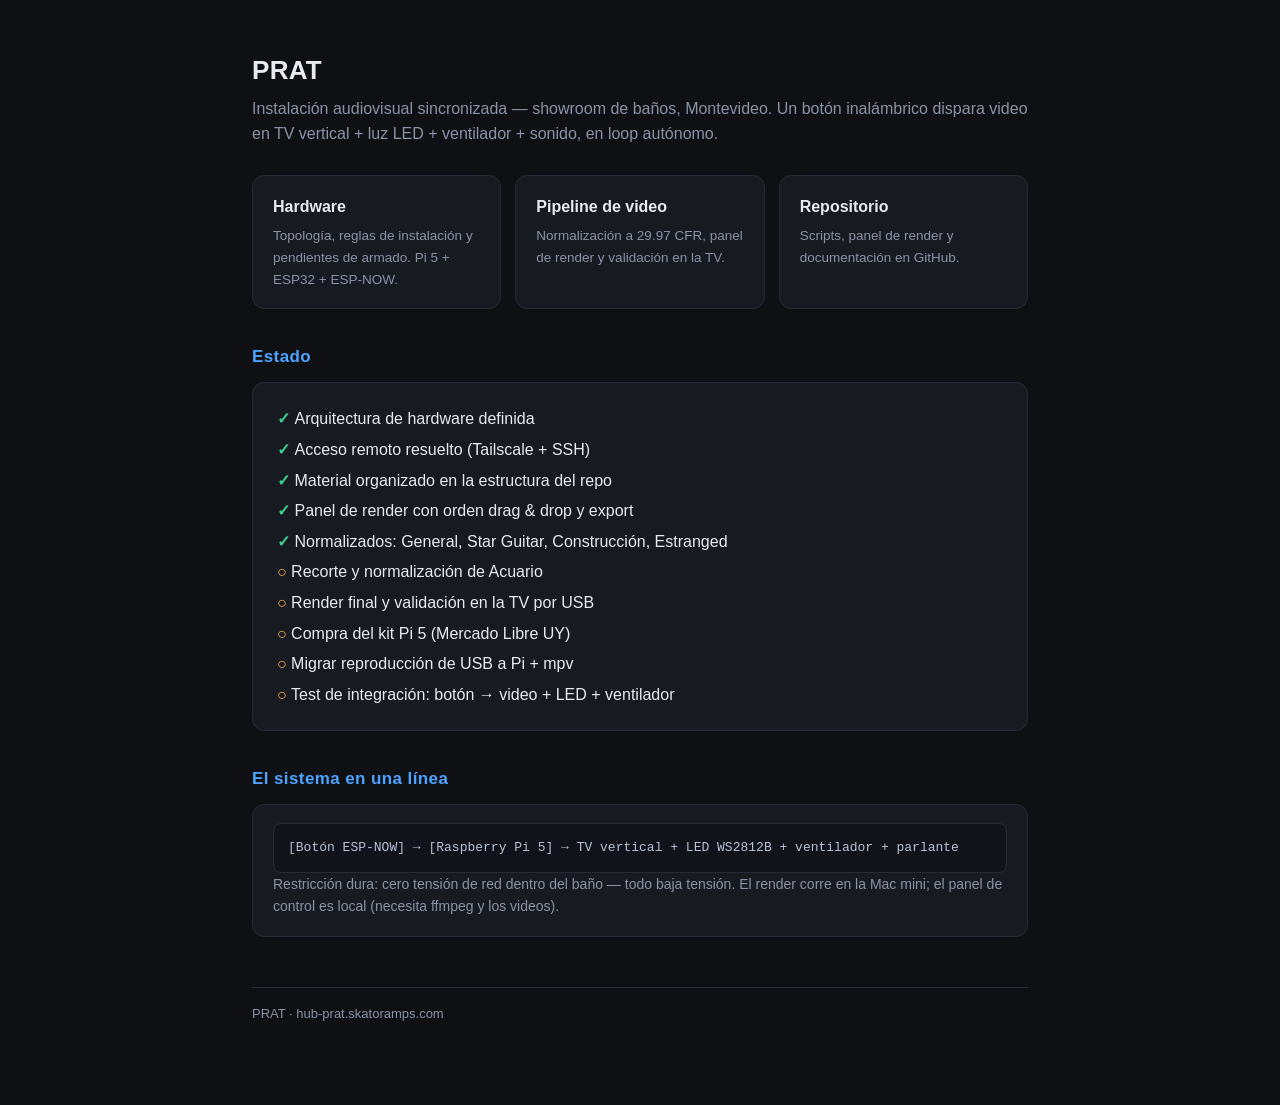
==== docs/index.html @ 5ad729dc "Organización de material, panel de render y sitio hub - scripts/organizar.sh: mueve el material de D" ====
<!doctype html>
<html lang="es">
<head>
<meta charset="utf-8">
<meta name="viewport" content="width=device-width, initial-scale=1">
<title>PRAT — Hub</title>
<link rel="stylesheet" href="estilo.css">
</head>
<body>
<h1>PRAT</h1>
<p class="sub">Instalación audiovisual sincronizada — showroom de baños, Montevideo.
Un botón inalámbrico dispara video en TV vertical + luz LED + ventilador + sonido, en loop autónomo.</p>

<div class="tarjetas">
  <a class="tarjeta" href="hardware.html">
    <h3>Hardware</h3>
    <p>Topología, reglas de instalación y pendientes de armado. Pi 5 + ESP32 + ESP-NOW.</p>
  </a>
  <a class="tarjeta" href="video.html">
    <h3>Pipeline de video</h3>
    <p>Normalización a 29.97 CFR, panel de render y validación en la TV.</p>
  </a>
  <a class="tarjeta" href="https://github.com/mateocampomar/hub-prat">
    <h3>Repositorio</h3>
    <p>Scripts, panel de render y documentación en GitHub.</p>
  </a>
</div>

<h2>Estado</h2>
<div class="caja">
  <ul class="check">
    <li>Arquitectura de hardware definida</li>
    <li>Acceso remoto resuelto (Tailscale + SSH)</li>
    <li>Material organizado en la estructura del repo</li>
    <li>Panel de render con orden drag &amp; drop y export</li>
    <li>Normalizados: General, Star Guitar, Construcción, Estranged</li>
    <li class="pend">Recorte y normalización de Acuario</li>
    <li class="pend">Render final y validación en la TV por USB</li>
    <li class="pend">Compra del kit Pi 5 (Mercado Libre UY)</li>
    <li class="pend">Migrar reproducción de USB a Pi + mpv</li>
    <li class="pend">Test de integración: botón → video + LED + ventilador</li>
  </ul>
</div>

<h2>El sistema en una línea</h2>
<div class="caja">
  <pre>[Botón ESP-NOW] → [Raspberry Pi 5] → TV vertical + LED WS2812B + ventilador + parlante</pre>
  <p style="color:var(--tenue); font-size:14px">Restricción dura: cero tensión de red dentro del baño — todo baja tensión.
  El render corre en la Mac mini; el panel de control es local (necesita ffmpeg y los videos).</p>
</div>

<footer>PRAT · hub-prat.skatoramps.com</footer>
</body>
</html>
---- docs/estilo.css ----
:root {
  --fondo: #0e1014; --panel: #171a21; --borde: #262b36;
  --texto: #e8eaf0; --tenue: #8b93a5; --acento: #4da3ff;
  --ok: #3ecf8e; --ambar: #ffb454;
}
* { box-sizing: border-box; margin: 0; }
body {
  background: var(--fondo); color: var(--texto);
  font: 16px/1.6 -apple-system, "SF Pro Text", Helvetica, Arial, sans-serif;
  max-width: 820px; margin: 0 auto; padding: 40px 22px 80px;
}
header a { color: var(--tenue); text-decoration: none; font-size: 14px; }
header a:hover { color: var(--acento); }
h1 { font-size: 26px; margin: 10px 0 4px; letter-spacing: .3px; }
.sub { color: var(--tenue); margin-bottom: 28px; }
h2 { font-size: 17px; margin: 34px 0 12px; color: var(--acento); letter-spacing: .4px; }
.caja {
  background: var(--panel); border: 1px solid var(--borde);
  border-radius: 12px; padding: 18px 20px; margin-bottom: 14px;
}
pre {
  background: #10131a; border: 1px solid var(--borde); border-radius: 8px;
  padding: 14px; overflow-x: auto; font-size: 13px; line-height: 1.5;
  color: #b9c2d4;
}
code { font-family: "SF Mono", Menlo, monospace; font-size: .92em; color: #b9c2d4; }
ul { padding-left: 22px; }
li { margin: 5px 0; }
.check { list-style: none; padding-left: 4px; }
.check li::before { content: "✓ "; color: var(--ok); font-weight: 700; }
.check li.pend::before { content: "○ "; color: var(--ambar); }
table { border-collapse: collapse; width: 100%; font-size: 14.5px; }
th, td { text-align: left; padding: 8px 10px; border-bottom: 1px solid var(--borde); }
th { color: var(--tenue); font-weight: 600; }
a { color: var(--acento); }
.tarjetas { display: grid; grid-template-columns: repeat(auto-fit, minmax(230px, 1fr)); gap: 14px; }
.tarjeta {
  background: var(--panel); border: 1px solid var(--borde); border-radius: 12px;
  padding: 18px 20px; text-decoration: none; color: var(--texto); display: block;
}
.tarjeta:hover { border-color: var(--acento); }
.tarjeta h3 { font-size: 16px; margin-bottom: 6px; }
.tarjeta p { color: var(--tenue); font-size: 13.5px; }
footer { margin-top: 50px; color: var(--tenue); font-size: 13px; border-top: 1px solid var(--borde); padding-top: 16px; }
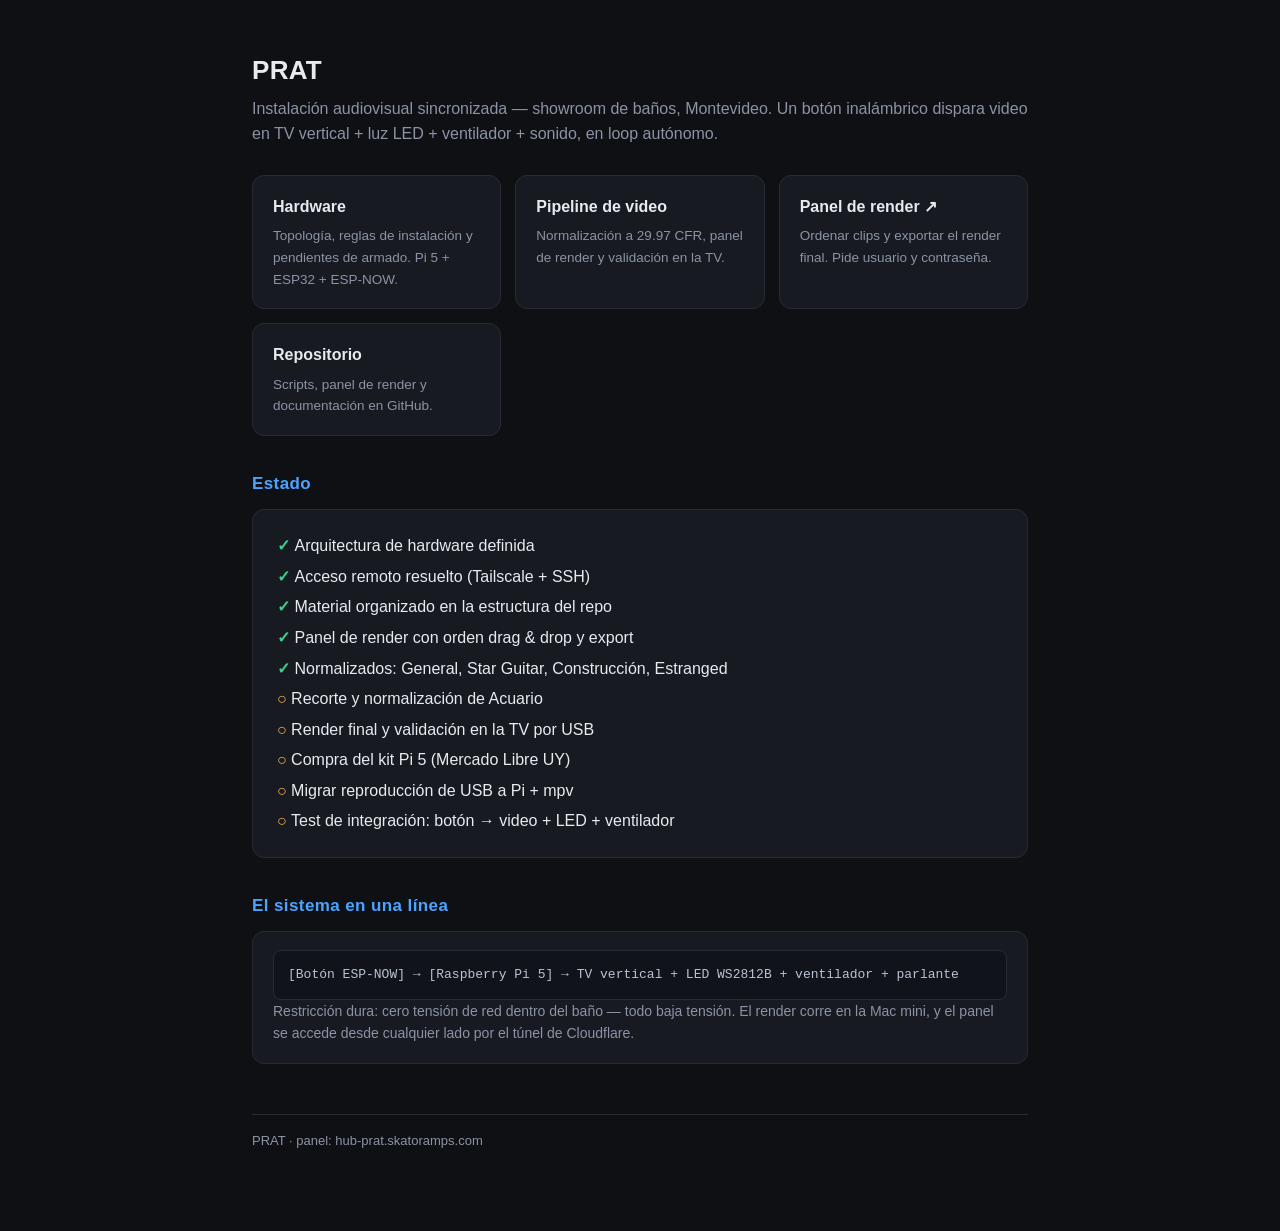
==== commit 919d3cfb: "Panel accesible en hub-prat.skatoramps.com - HTTP Basic en panel.py; credenciales en .env, generadas" ====
--- a/docs/index.html
+++ b/docs/index.html
@@ -19,6 +19,10 @@
   <a class="tarjeta" href="video.html">
     <h3>Pipeline de video</h3>
     <p>Normalización a 29.97 CFR, panel de render y validación en la TV.</p>
+  </a>
+  <a class="tarjeta" href="https://hub-prat.skatoramps.com">
+    <h3>Panel de render ↗</h3>
+    <p>Ordenar clips y exportar el render final. Pide usuario y contraseña.</p>
   </a>
   <a class="tarjeta" href="https://github.com/mateocampomar/hub-prat">
     <h3>Repositorio</h3>
@@ -46,9 +50,9 @@
 <div class="caja">
   <pre>[Botón ESP-NOW] → [Raspberry Pi 5] → TV vertical + LED WS2812B + ventilador + parlante</pre>
   <p style="color:var(--tenue); font-size:14px">Restricción dura: cero tensión de red dentro del baño — todo baja tensión.
-  El render corre en la Mac mini; el panel de control es local (necesita ffmpeg y los videos).</p>
+  El render corre en la Mac mini, y el panel se accede desde cualquier lado por el túnel de Cloudflare.</p>
 </div>
 
-<footer>PRAT · hub-prat.skatoramps.com</footer>
+<footer>PRAT · panel: hub-prat.skatoramps.com</footer>
 </body>
 </html>
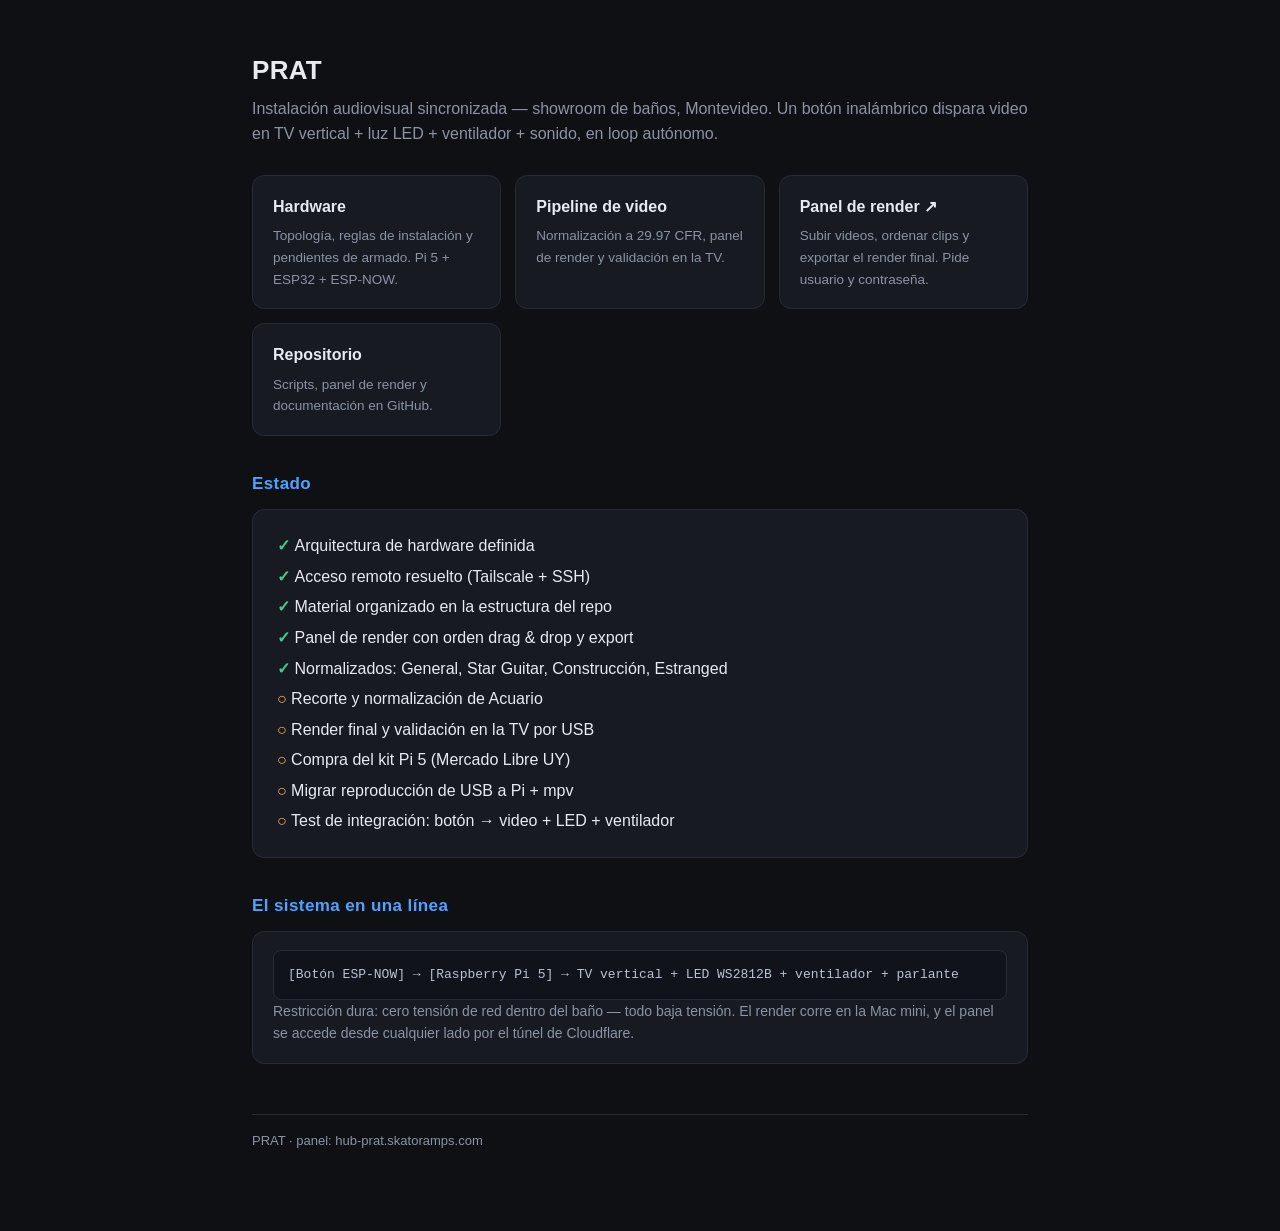
==== commit bf0ec534: "Subida de videos desde el panel - Upload en trozos de 40 MB: Cloudflare rechaza request de más de 10" ====
--- a/docs/index.html
+++ b/docs/index.html
@@ -22,7 +22,7 @@
   </a>
   <a class="tarjeta" href="https://hub-prat.skatoramps.com">
     <h3>Panel de render ↗</h3>
-    <p>Ordenar clips y exportar el render final. Pide usuario y contraseña.</p>
+    <p>Subir videos, ordenar clips y exportar el render final. Pide usuario y contraseña.</p>
   </a>
   <a class="tarjeta" href="https://github.com/mateocampomar/hub-prat">
     <h3>Repositorio</h3>
